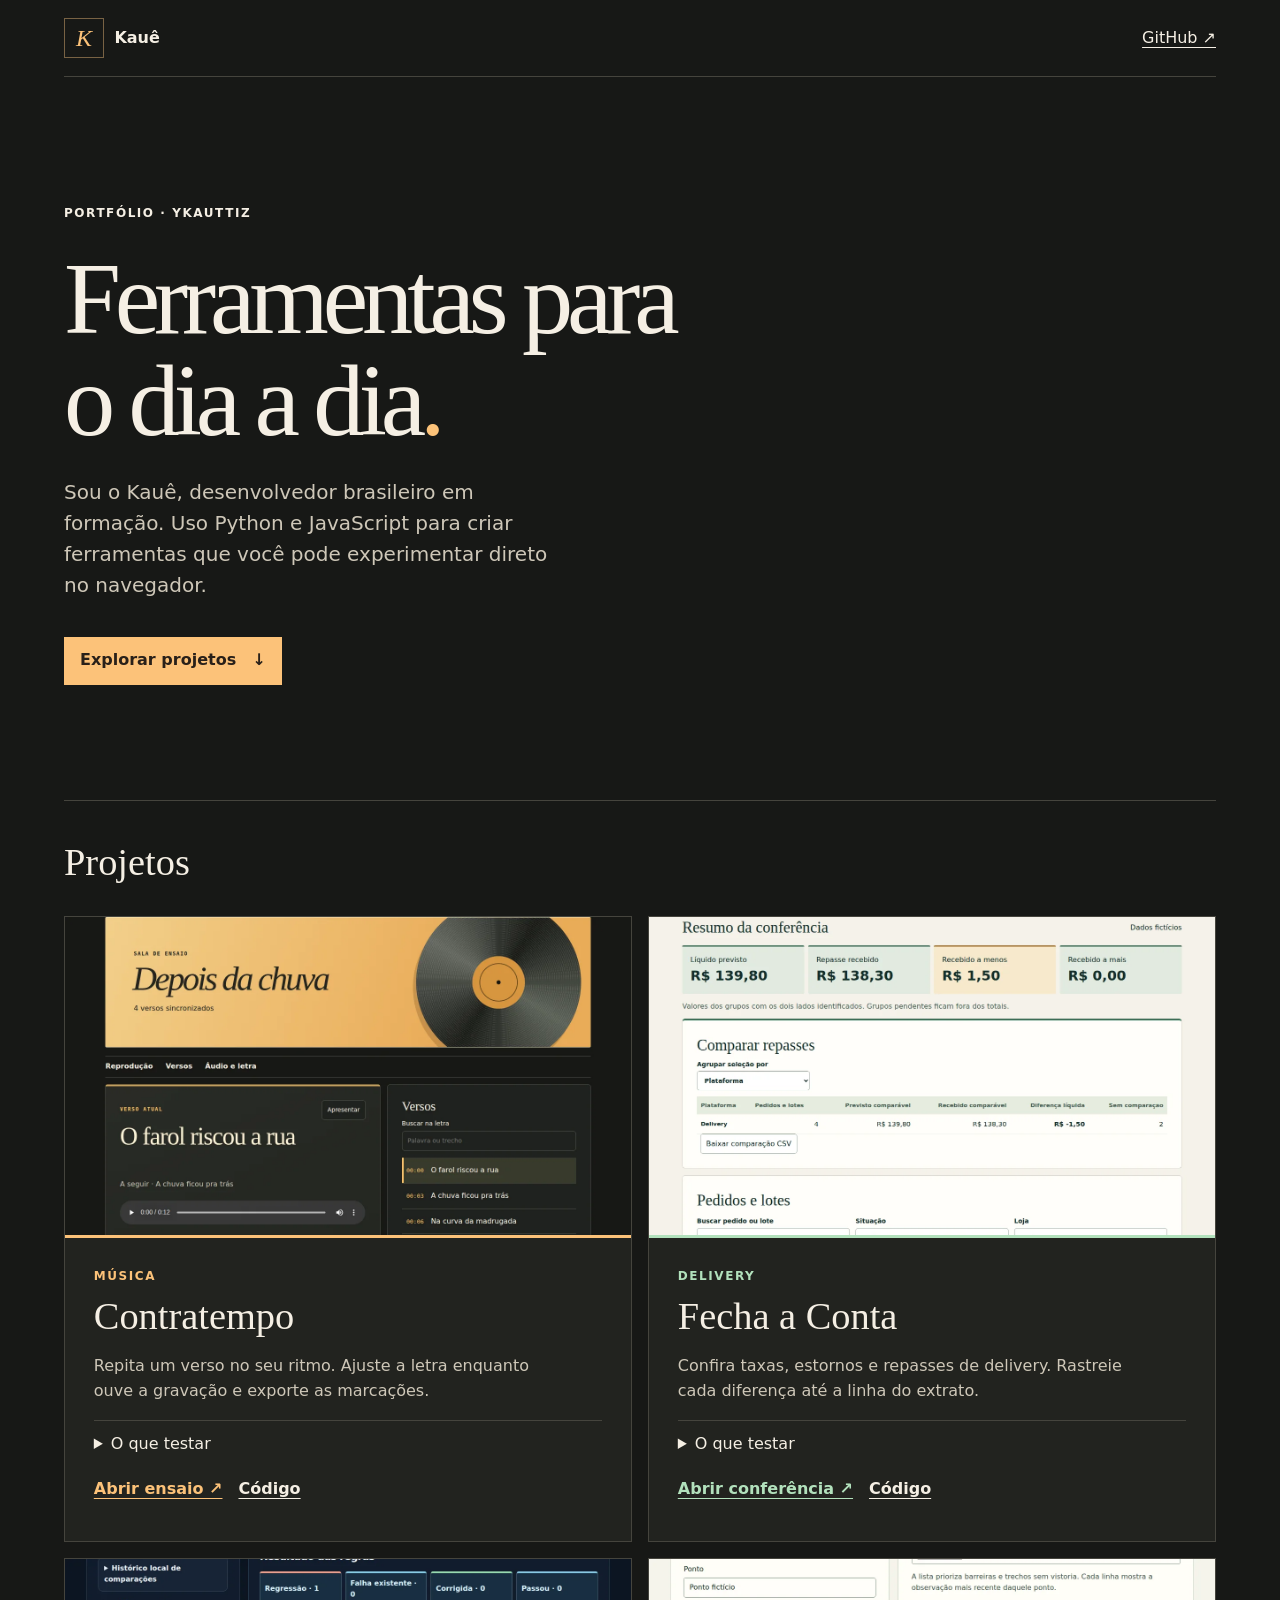
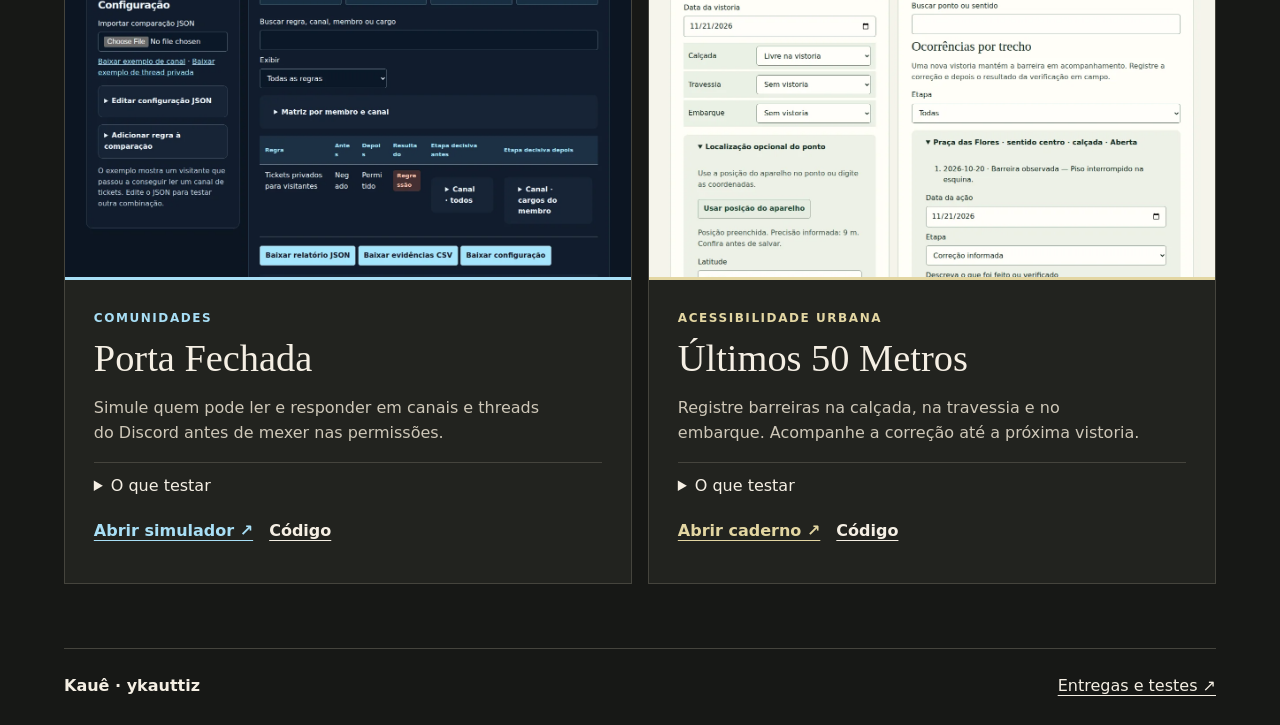
==== docs/portfolio/index.html @ 1f06ae8e "Publicar portfólio interativo e revisar a sala de ensaio" ====
<!doctype html>
<html lang="pt-BR">
<head>
  <meta charset="utf-8">
  <meta name="viewport" content="width=device-width, initial-scale=1">
  <meta name="description" content="Projetos de Kauê em música, comércio, comunidades e acessibilidade urbana.">
  <meta name="theme-color" content="#171816">
  <title>Kauê · Projetos</title>
  <link rel="stylesheet" href="style.css">
</head>
<body>
  <a class="skip" href="#projetos">Ir para os projetos</a>
  <header class="shell masthead">
    <a class="brand" href="../portfolio/" aria-label="Kauê, início"><span aria-hidden="true">K</span> Kauê</a>
    <a href="https://github.com/ykauttiz">GitHub ↗</a>
  </header>
  <main class="shell">
    <section class="intro" aria-labelledby="titulo">
      <p class="label">Portfólio · ykauttiz</p>
      <h1 id="titulo">Ferramentas para<br> o dia a dia<span>.</span></h1>
      <p>Sou o Kauê, desenvolvedor brasileiro em formação. Uso Python e JavaScript para criar ferramentas que você pode experimentar direto no navegador.</p>
      <a class="primary" href="#projetos">Explorar projetos <span aria-hidden="true">↓</span></a>
    </section>
    <section id="projetos" aria-labelledby="selecionados">
      <h2 id="selecionados">Projetos</h2>
      <div class="projects">
        <article class="project music">
          <a class="preview" href="../"><img src="contratempo.webp" width="1280" height="840" alt="Abrir Contratempo. Sala de ensaio com letra sincronizada e controles de reprodução."></a>
          <div class="project-copy">
            <p class="label">Música</p><h3>Contratempo</h3>
            <p>Repita um verso no seu ritmo. Ajuste a letra enquanto ouve a gravação e exporte as marcações.</p>
            <details><summary>O que testar</summary><p>Na faixa de exemplo, marque de 0:03 a 0:06 e escolha um aumento de velocidade a cada duas voltas.</p></details>
            <div class="links"><a href="../">Abrir ensaio ↗</a><a href="https://github.com/ykauttiz/contratempo">Código</a></div>
          </div>
        </article>
        <article class="project accounts">
          <a class="preview" href="https://ykauttiz.github.io/fecha-a-conta/"><img src="fecha-a-conta.webp" width="1280" height="850" alt="Abrir Fecha a Conta. Resumo de repasses e diferenças da loja de exemplo."></a>
          <div class="project-copy">
            <p class="label">Delivery</p><h3>Fecha a Conta</h3>
            <p>Confira taxas, estornos e repasses de delivery. Rastreie cada diferença até a linha do extrato.</p>
            <details><summary>O que testar</summary><p>Abra o exemplo fictício e confira por que o pedido 0019 ficou R$ 1,50 abaixo do previsto.</p></details>
            <div class="links"><a href="https://ykauttiz.github.io/fecha-a-conta/">Abrir conferência ↗</a><a href="https://github.com/ykauttiz/fecha-a-conta">Código</a></div>
          </div>
        </article>
        <article class="project access">
          <a class="preview" href="https://ykauttiz.github.io/porta-fechada/"><img src="porta-fechada.webp" width="1280" height="850" loading="lazy" alt="Abrir Porta Fechada. Comparação antes e depois das permissões de um canal."></a>
          <div class="project-copy">
            <p class="label">Comunidades</p><h3>Porta Fechada</h3>
            <p>Simule quem pode ler e responder em canais e threads do Discord antes de mexer nas permissões.</p>
            <details><summary>O que testar</summary><p>Compare o canal de tickets e expanda a etapa que mudou a permissão de leitura.</p></details>
            <div class="links"><a href="https://ykauttiz.github.io/porta-fechada/">Abrir simulador ↗</a><a href="https://github.com/ykauttiz/porta-fechada">Código</a></div>
          </div>
        </article>
        <article class="project field">
          <a class="preview" href="https://ykauttiz.github.io/ultimos-50-metros/"><img src="ultimos-50-metros.webp" width="1280" height="850" loading="lazy" alt="Abrir Últimos 50 Metros. Formulário de vistoria ao lado do histórico de ocorrências."></a>
          <div class="project-copy">
            <p class="label">Acessibilidade urbana</p><h3>Últimos 50 Metros</h3>
            <p>Registre barreiras na calçada, na travessia e no embarque. Acompanhe a correção até a próxima vistoria.</p>
            <details><summary>O que testar</summary><p>Abra o exemplo fictício, registre a correção da calçada e confira a mudança de etapa.</p></details>
            <div class="links"><a href="https://ykauttiz.github.io/ultimos-50-metros/">Abrir caderno ↗</a><a href="https://github.com/ykauttiz/ultimos-50-metros">Código</a></div>
          </div>
        </article>
      </div>
    </section>
  </main>
  <footer class="shell masthead"><strong>Kauê · ykauttiz</strong><a href="https://github.com/ykauttiz/ykauttiz/blob/main/ROADMAP.md">Entregas e testes ↗</a></footer>
</body>
</html>
---- docs/portfolio/style.css ----
:root {
  color-scheme: dark;
  background: #171816;
  color: #f5efe4;
  font: 100%/1.55 system-ui, sans-serif;
  --muted: #cec7b8;
  --line: #45443d;
  --gold: #fcc279;
}
* { box-sizing: border-box }
body { margin: 0 }
a { color: inherit; text-underline-offset: .25em }
:focus-visible { outline: 3px solid var(--gold); outline-offset: 4px }
.shell { width: min(100% - 2rem, 72rem); margin-inline: auto }
.skip { position: absolute; translate: 0 -150%; padding: .75rem; background: #171816; z-index: 2 }
.skip:focus { translate: 0 }
.masthead { display: flex; align-items: center; justify-content: space-between; flex-wrap: wrap; gap: .5rem 1rem; padding-block: 1rem; border-block-end: 1px solid var(--line) }
.masthead a { display: inline-flex; align-items: center; min-height: 44px }
.brand { gap: .65rem; font-weight: 700; text-decoration: none }
.brand span { display: grid; place-items: center; width: 2.5rem; aspect-ratio: 1; border: 1px solid #786244; color: var(--gold); font: italic 1.5rem Georgia, serif }
.intro { padding-block: clamp(3rem, 9vw, 8rem); border-bottom: 1px solid var(--line) }
.label { text-transform: uppercase; letter-spacing: .13em; font-size: .75rem; font-weight: 700 }
.intro h1 { font: 400 clamp(2.55rem, 8vw, 7.3rem)/.99 Georgia, serif; letter-spacing: -.06em; margin: .25em 0 }
.intro h1 span { color: var(--gold) }
.intro > p:not(.label) { max-width: 39ch; color: var(--muted); font-size: clamp(1rem, 2vw, 1.25rem) }
.primary { display: inline-flex; gap: 1rem; align-items: center; min-height: 48px; margin-top: 1rem; padding: .65rem 1rem; background: var(--gold); color: #292019; font-weight: 700; text-decoration: none }
#projetos { margin-block: 2.5rem 4rem; scroll-margin-top: 1rem }
h2, h3 { font: 400 clamp(1.75rem, 3vw, 2.85rem)/1.12 Georgia, serif }
.projects { display: grid; grid-template-columns: repeat(auto-fit, minmax(min(100%, 25rem), 1fr)); gap: 1rem }
.project { min-width: 0; overflow: hidden; border: 1px solid var(--line); background: #22231f; --accent: var(--gold) }
.accounts { --accent: #b2e1bc }
.access { --accent: #a8dff6 }
.field { --accent: #e3d6a2 }
.preview { display: block; overflow: hidden; background: #2a2a24 }
.preview:focus-visible { outline-offset: -4px }
.preview img { display: block; width: 100%; height: auto; aspect-ratio: 16/9; object-fit: cover; object-position: top left }
.project-copy { padding: clamp(1rem, 3vw, 1.8rem); border-top: 3px solid var(--accent) }
.project-copy .label { color: var(--accent); margin: 0 }
.project h3 { margin: .25em 0 }
.project-copy p:not(.label) { color: var(--muted); max-width: 46ch }
details { border-top: 1px solid var(--line) }
summary { cursor: pointer; padding-block: .7rem; min-height: 44px }
.links { display: flex; gap: 1rem; flex-wrap: wrap }
.links a { display: inline-flex; min-height: 44px; align-items: center; font-weight: 650 }
.links a:first-child { color: var(--accent) }
footer.masthead { border-top: 1px solid var(--line); border-bottom: 0 }
@media (prefers-reduced-motion: no-preference) {
  html { scroll-behavior: smooth }
  .intro { animation: enter .45s ease-out both }
  .preview img { transition: transform .25s ease-out }
  details[open] p { animation: enter .18s ease-out both }
  @keyframes enter { from { opacity: 0; transform: translateY(6px) } to { opacity: 1; transform: none } }
}
@media (hover: hover) and (prefers-reduced-motion: no-preference) {
  .preview:hover img { transform: scale(1.025) }
}
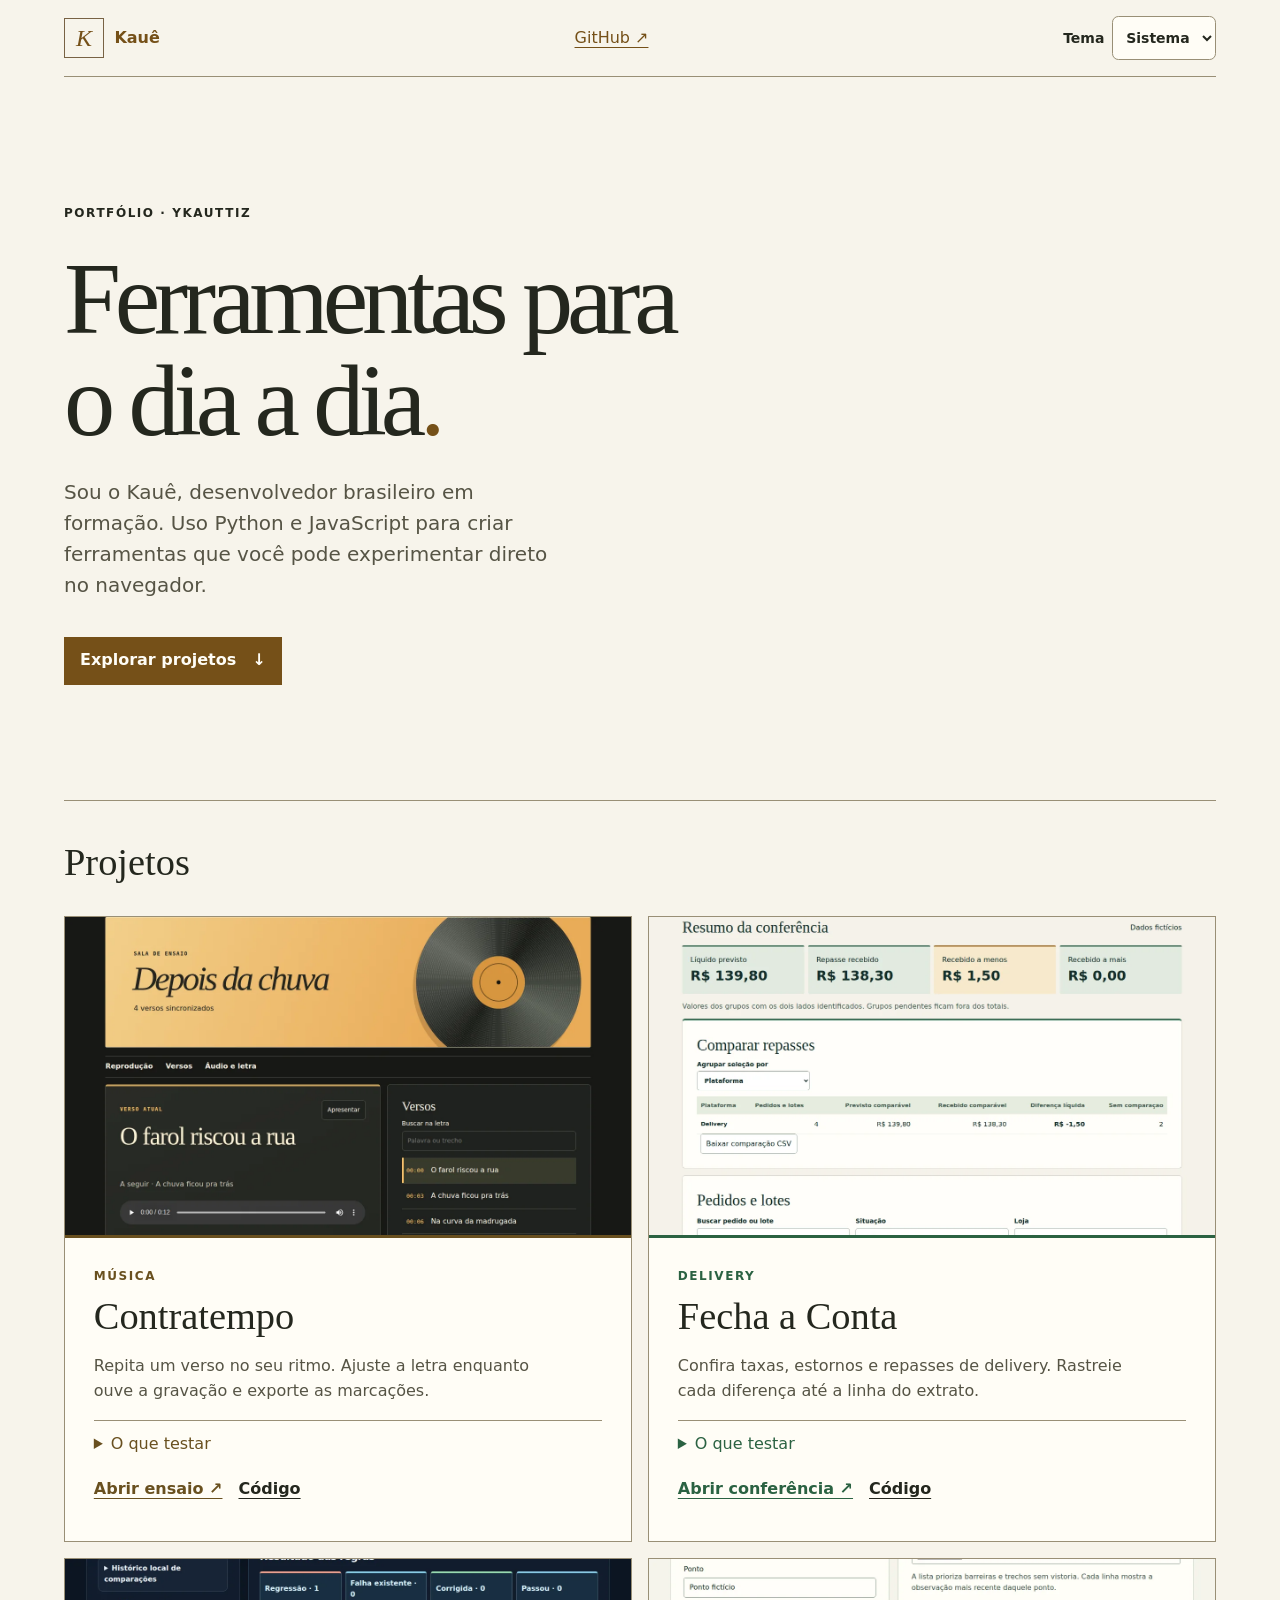
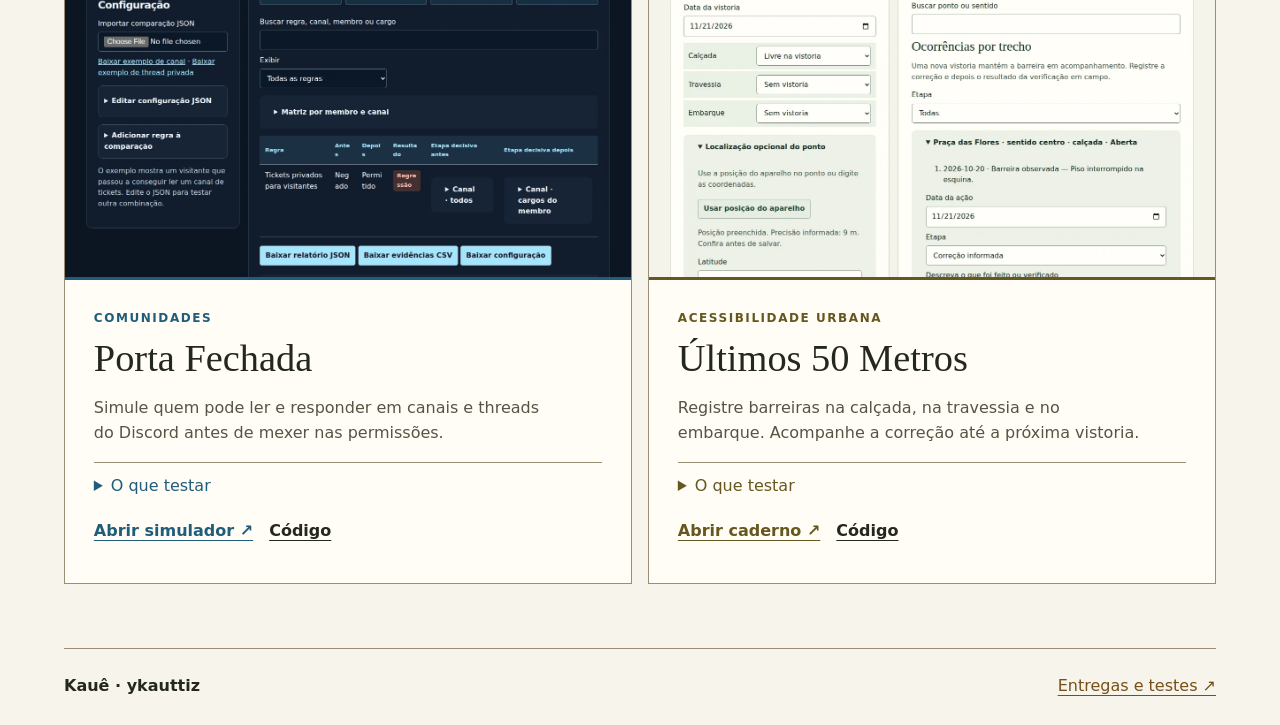
==== commit 0dca4b3b: "release(v2026.11.21.2) Aparência configurável" ====
--- a/docs/portfolio/index.html
+++ b/docs/portfolio/index.html
@@ -13,7 +13,35 @@
   <header class="shell masthead">
     <a class="brand" href="../portfolio/" aria-label="Kauê, início"><span aria-hidden="true">K</span> Kauê</a>
     <a href="https://github.com/ykauttiz">GitHub ↗</a>
-  </header>
+  <label class="appearance">Tema
+  <select id="appearance" aria-label="Tema da interface">
+    <option value="system">Sistema</option>
+    <option value="light">Claro</option>
+    <option value="dark">Escuro</option>
+  </select>
+</label>
+<script>
+(() => {
+  const select = document.getElementById("appearance");
+  const key = "kaue.appearance";
+  const system = matchMedia("(prefers-color-scheme: dark)");
+  try {
+    const saved = localStorage.getItem(key);
+    if (saved === "dark" || saved === "light") select.value = saved;
+  } catch { /* A escolha também funciona com o armazenamento bloqueado. */ }
+  function apply() {
+    document.documentElement.dataset.theme = select.value === "system"
+      ? (system.matches ? "dark" : "light") : select.value;
+  }
+  select.addEventListener("change", () => {
+    apply();
+    try { localStorage.setItem(key, select.value); } catch { /* Só nesta página. */ }
+  });
+  system.addEventListener("change", apply);
+  apply();
+})();
+</script>
+</header>
   <main class="shell">
     <section class="intro" aria-labelledby="titulo">
       <p class="label">Portfólio · ykauttiz</p>
--- a/docs/portfolio/style.css
+++ b/docs/portfolio/style.css
@@ -54,3 +54,37 @@
 @media (hover: hover) and (prefers-reduced-motion: no-preference) {
   .preview:hover img { transform: scale(1.025) }
 }
+
+/* A preferência só afeta a tela. O relatório impresso preserva sua paleta. */
+.appearance { display: inline-flex; align-items: center; gap: .5rem; margin: 0; font: 600 .875rem/1.3 system-ui, sans-serif }
+.appearance select { min-height: 44px; width: auto; max-width: 100%; padding: .45rem .55rem; border: 1px solid currentColor; border-radius: .4rem; background: transparent; color: inherit; font: inherit }
+@media screen {
+  :root[data-theme="light"] {
+    color-scheme: light;
+    --surface: #fffdf6; --raised: #eae4d6; --ink: #24271e; --muted: #565445;
+    --quiet: #565445; --accent: #755018; --green: #755018; --coral: #755018; --gold: #755018; --paper: #fffdf6;
+    --line: #998f76; --edge: #998f76; --panel: #fffdf6;
+    background: #f7f4eb; color: var(--ink);
+  }
+  :root[data-theme="light"] body { background: transparent; color: var(--ink) }
+  :root[data-theme="light"] :is(.project,form,details) {
+    background: var(--surface); color: var(--ink); border-color: var(--line);
+  }
+  :root[data-theme="light"] :is(.metric,.segment,.filters,.grid,.intake #preview,#parts label,.queue button,.scroll tr:nth-child(even),th,.scroll thead,#summary,#origin) {
+    background: var(--raised); color: var(--ink); border-color: var(--line);
+  }
+  :root[data-theme="light"] :is(input,textarea,select,button) {
+    background-color: var(--surface); color: var(--ink); border-color: var(--line);
+  }
+  :root[data-theme="light"] :is(header a,footer a,.project-copy .label,.links a:first-child,.monitor .label,time,summary,.metric strong,.segment td:nth-child(5),#priority-summary) { color: var(--accent) }
+  :root[data-theme="light"] :is(header b) { color: var(--ink) }
+  :root[data-theme="light"] :is(.workspace p,#next,.project-copy p:not(.label),.intro>p:not(.label)) { color: var(--muted) }
+  :root[data-theme="light"] :is(button[aria-pressed=true],.primary) { background: var(--accent); color: var(--surface) }
+  :root[data-theme="light"] :focus-visible { outline-color: var(--accent) }
+
+  :root[data-theme="light"] .project { --accent: #69501f }
+  :root[data-theme="light"] .accounts { --accent: #2b6242 }
+  :root[data-theme="light"] .access { --accent: #205d7a }
+  :root[data-theme="light"] .field { --accent: #65571e }
+  :root[data-theme="light"] .skip { background: var(--surface) }
+}
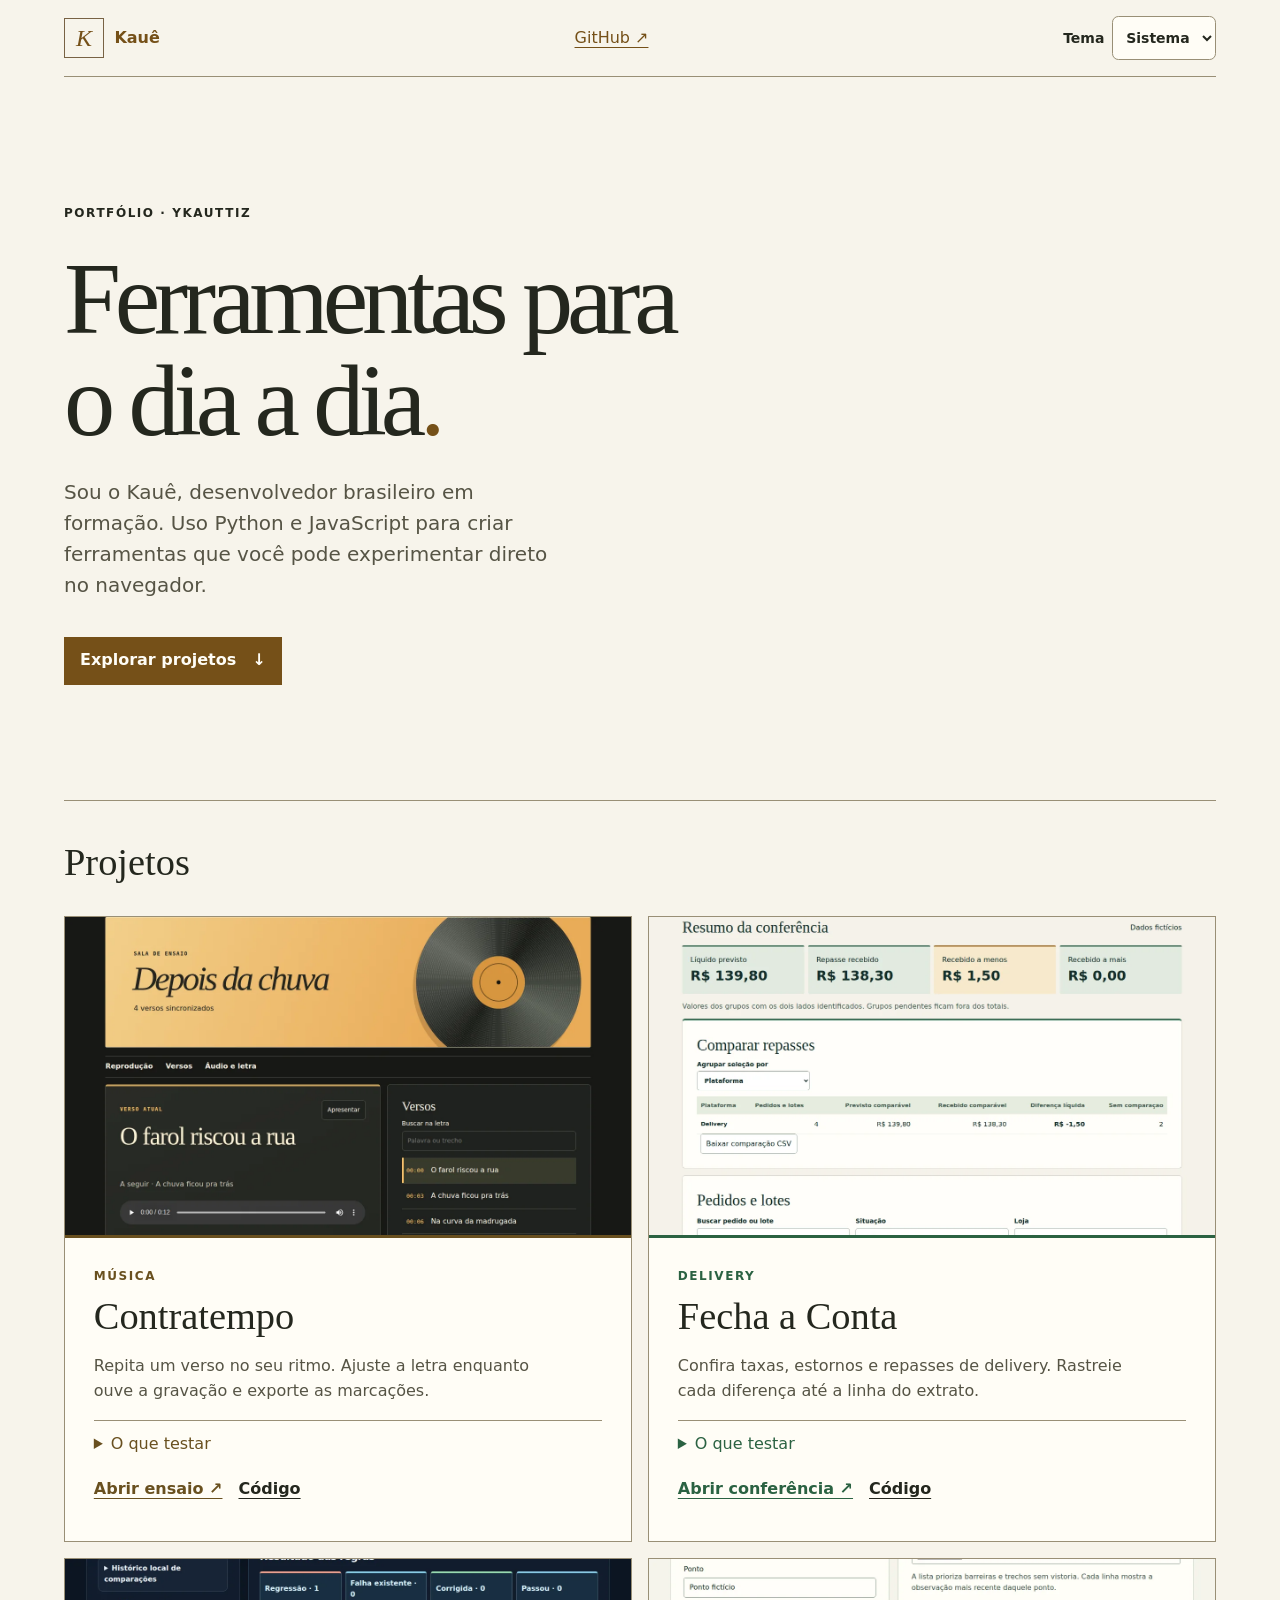
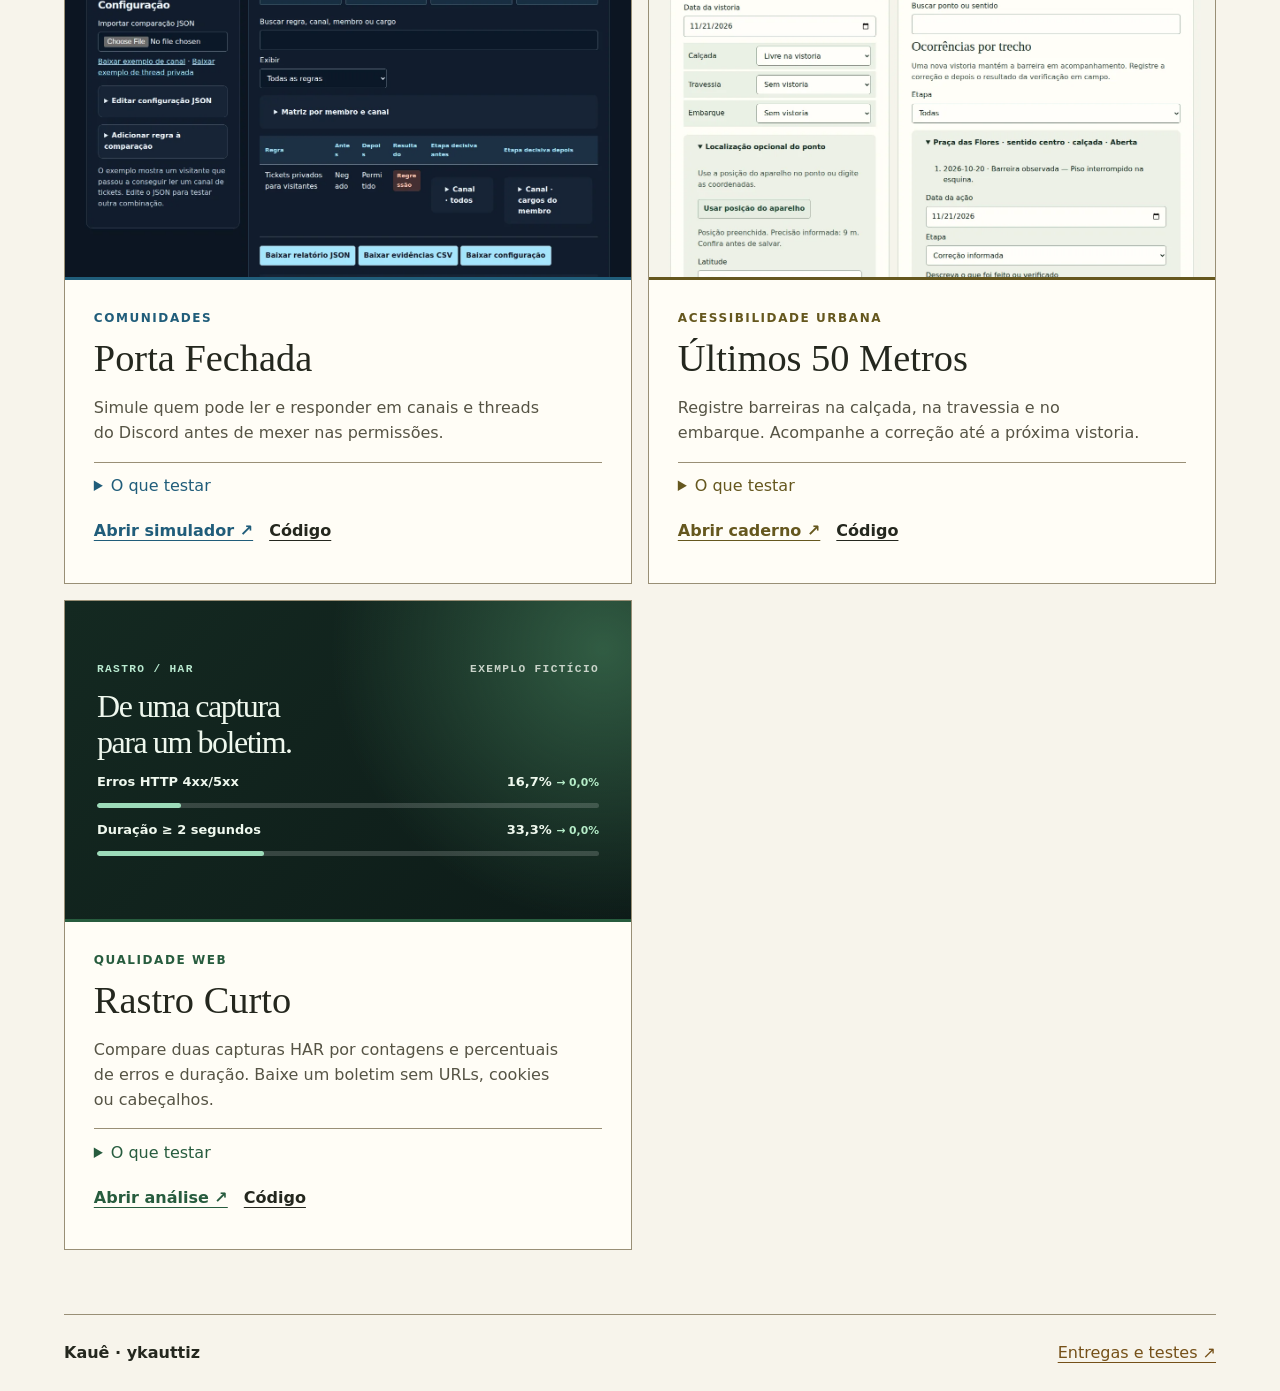
==== commit bb1ac62b: "feat(portfolio): mostrar cinco projetos com preview acessível de Rastro Curto" ====
--- a/docs/portfolio/index.html
+++ b/docs/portfolio/index.html
@@ -3,7 +3,7 @@
 <head>
   <meta charset="utf-8">
   <meta name="viewport" content="width=device-width, initial-scale=1">
-  <meta name="description" content="Projetos de Kauê em música, comércio, comunidades e acessibilidade urbana.">
+  <meta name="description" content="Portfólio com cinco ferramentas: música, conciliação de repasses, permissões no Discord, acessibilidade urbana e diagnóstico de rede.">
   <meta name="theme-color" content="#171816">
   <title>Kauê · Projetos</title>
   <link rel="stylesheet" href="style.css">
@@ -88,6 +88,24 @@
             <div class="links"><a href="https://ykauttiz.github.io/ultimos-50-metros/">Abrir caderno ↗</a><a href="https://github.com/ykauttiz/ultimos-50-metros">Código</a></div>
           </div>
         </article>
+        <article class="project network">
+          <a class="preview network-preview" href="https://ykauttiz.github.io/rastro-curto/" aria-label="Abrir Rastro Curto, ferramenta de comparação de capturas de rede">
+            <span class="network-art" aria-hidden="true">
+              <span class="network-head"><span>RASTRO / HAR</span><span>EXEMPLO FICTÍCIO</span></span>
+              <span class="network-intro">De uma captura<br>para um boletim.</span>
+              <span class="network-stat"><span>Erros HTTP 4xx/5xx</span><strong>16,7% <small>→ 0,0%</small></strong></span>
+              <span class="network-rule"><span></span></span>
+              <span class="network-stat"><span>Duração ≥ 2 segundos</span><strong>33,3% <small>→ 0,0%</small></strong></span>
+              <span class="network-rule"><span></span></span>
+            </span>
+          </a>
+          <div class="project-copy">
+            <p class="label">Qualidade web</p><h3>Rastro Curto</h3>
+            <p>Compare duas capturas HAR por contagens e percentuais de erros e duração. Baixe um boletim sem URLs, cookies ou cabeçalhos.</p>
+            <details><summary>O que testar</summary><p>Abra o exemplo fictício, compare erros HTTP e requisições de 2 segundos ou mais e baixe o boletim com percentuais.</p></details>
+            <div class="links"><a href="https://ykauttiz.github.io/rastro-curto/">Abrir análise ↗</a><a href="https://github.com/ykauttiz/rastro-curto">Código</a></div>
+          </div>
+        </article>
       </div>
     </section>
   </main>
--- a/docs/portfolio/style.css
+++ b/docs/portfolio/style.css
@@ -88,3 +88,32 @@
   :root[data-theme="light"] .field { --accent: #65571e }
   :root[data-theme="light"] .skip { background: var(--surface) }
 }
+
+/* Quinto produto: preview editorial do cenário fictício, sem screenshot inventada. */
+.network { --accent: #9cdbb9 }
+.network-preview {
+  display:block; min-height:0;aspect-ratio:16/9;
+  background:radial-gradient(circle at 95% 15%,#315c43 0,transparent 45%),linear-gradient(135deg,#142921,#0d1b18);
+  color:#eff8ee;text-decoration:none;isolation:isolate;
+}
+.network-art{display:flex;flex-direction:column;justify-content:center;gap:clamp(.3rem,1.2vw,.85rem);height:100%;padding:clamp(.85rem,2.6vw,2rem)}
+.network-head{display:flex;justify-content:space-between;gap:.5rem;font:750 clamp(.5rem,1vw,.7rem) ui-monospace,monospace;letter-spacing:.12em;color:#b9ead0}
+.network-head span:last-child{color:#c9d3c9}
+.network-intro{font:400 clamp(1.1rem,2.5vw,2.15rem)/1.12 Georgia,serif;letter-spacing:-.045em}
+.network-stat{display:flex;align-items:center;justify-content:space-between;gap:.5rem;font:650 clamp(.63rem,1.1vw,.81rem) system-ui,sans-serif}
+.network-stat strong{font-variant-numeric:tabular-nums;white-space:nowrap}
+.network-stat small{color:#b5ecc8;font-weight:750}
+.network-rule{display:block;height:.36rem;border-radius:99px;background:#ffffff2a;overflow:hidden}
+.network-rule>span{display:block;height:100%;width:33.3%;border-radius:inherit;background:#9cdbb9}
+.network-rule:nth-last-child(3)>span{width:16.7%}
+:root[data-theme="light"] .network { --accent:#275c3e }
+:root[data-theme="light"] .network-preview { color:#eff8ee }
+@media(max-width:500px){
+  .network-art{gap:.5rem}
+  .network-head{font-size:.62rem}
+  .network-intro{font-size:clamp(1.4rem,6vw,2.1rem)}
+}
+@media(prefers-reduced-motion:no-preference){
+  .network-preview .network-rule>span{transition:width .3s ease}
+  .network-preview:hover .network-rule>span{width:45%}
+}
